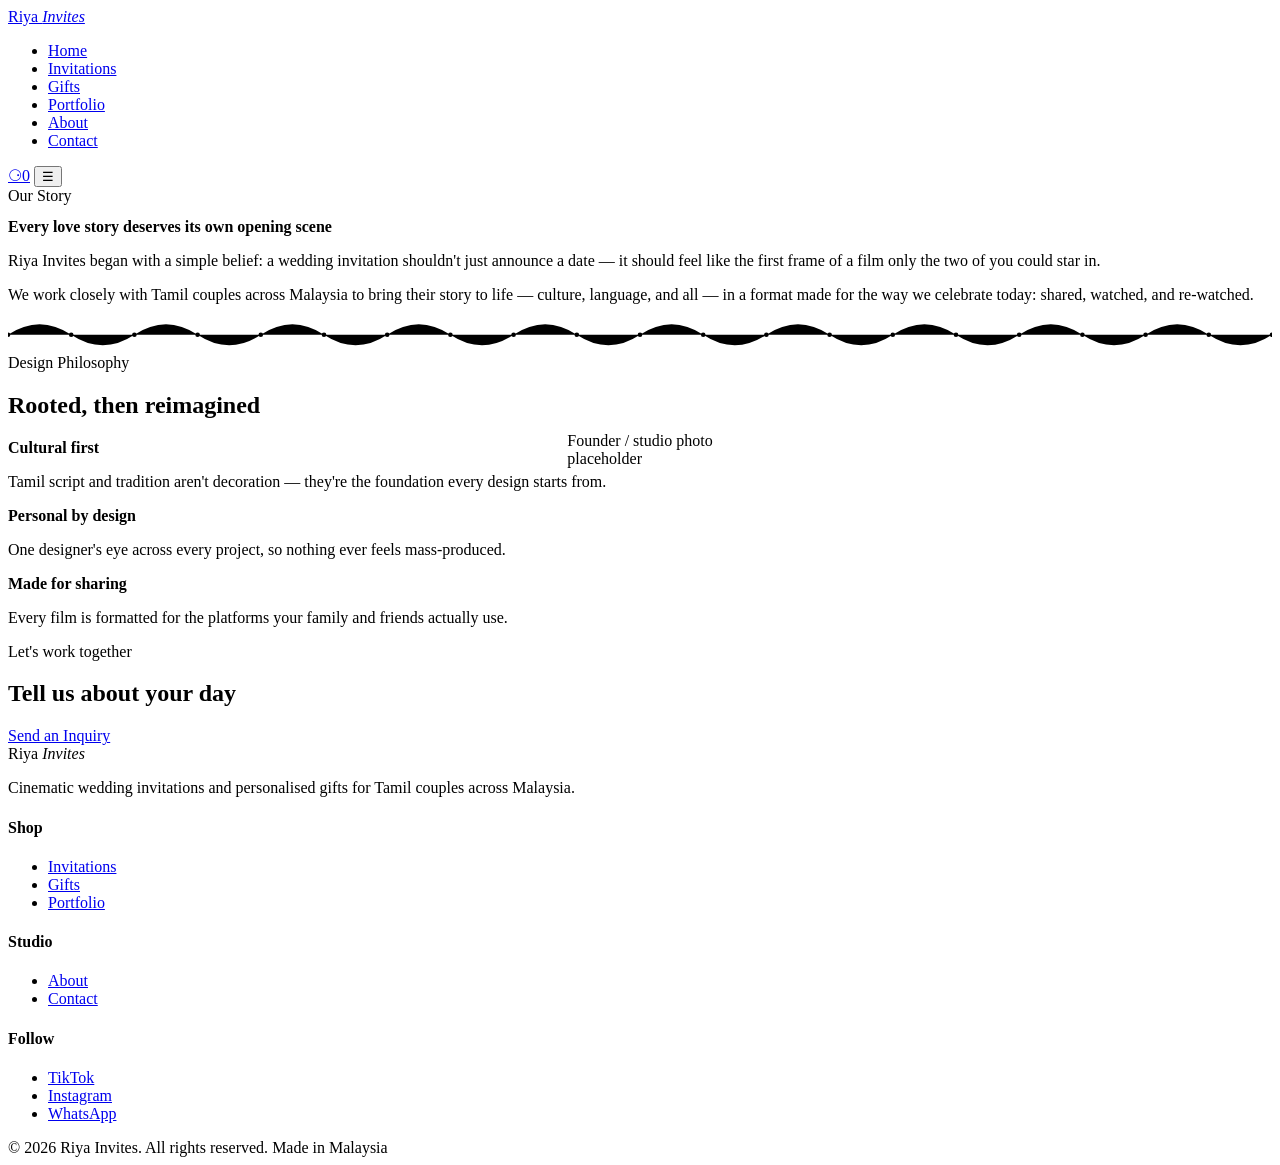
==== about.html @ 45cfd05f "Add files via upload" ====
<!DOCTYPE html>
<html lang="en">
<head>
<meta charset="UTF-8">
<meta name="viewport" content="width=device-width, initial-scale=1.0">
<title>About — Riya Invites</title>
<meta name="description" content="The story and design philosophy behind Riya Invites.">
<link rel="stylesheet" href="css/styles.css">
</head>
<body>

<header class="site-header">
  <nav class="nav wrap">
    <a href="index.html" class="logo">Riya <em>Invites</em></a>
    <ul class="nav-links" id="navLinks">
      <li><a href="index.html">Home</a></li>
      <li><a href="invitations.html">Invitations</a></li>
      <li><a href="gifts.html">Gifts</a></li>
      <li><a href="portfolio.html">Portfolio</a></li>
      <li><a href="about.html" aria-current="page">About</a></li>
      <li><a href="contact.html">Contact</a></li>
    </ul>
    <div class="nav-actions">
      <a href="cart.html" class="cart-icon" aria-label="Cart">&#9862;<span class="cart-count" id="cartCount">0</span></a>
      <button class="nav-toggle" id="navToggle" aria-label="Toggle menu" aria-expanded="false">&#9776;</button>
    </div>
  </nav>
</header>

<section>
  <div class="wrap split">
    <div>
      <span class="eyebrow">Our Story</span>
      <h1 class="mb-2" style="font-size: var(--step-5);">Every love story deserves its own opening scene</h1>
      <p class="lede mb-2">Riya Invites began with a simple belief: a wedding invitation shouldn't just announce a date — it should feel like the first frame of a film only the two of you could star in.</p>
      <p class="lede">We work closely with Tamil couples across Malaysia to bring their story to life — culture, language, and all — in a format made for the way we celebrate today: shared, watched, and re-watched.</p>
    </div>
    <div class="split-media relative">
      <p class="placeholder-label" style="position:absolute; inset:0; display:flex; align-items:center; justify-content:center; color: var(--ink-soft);">Founder / studio photo<br>placeholder</p>
    </div>
  </div>
</section>

<svg class="kolam-divider" viewBox="0 0 1200 28" preserveAspectRatio="none" aria-hidden="true"><use href="#kolam-strip-motif"/></svg>

<section class="section-ivory-soft">
  <div class="wrap">
    <div class="section-head center">
      <span class="eyebrow">Design Philosophy</span>
      <h2>Rooted, then reimagined</h2>
    </div>
    <div class="product-grid">
      <div class="product-card"><div class="product-body">
        <h3 style="font-size:var(--step-3);">Cultural first</h3>
        <p style="color:var(--ink-soft); font-size:var(--step-1);">Tamil script and tradition aren't decoration — they're the foundation every design starts from.</p>
      </div></div>
      <div class="product-card"><div class="product-body">
        <h3 style="font-size:var(--step-3);">Personal by design</h3>
        <p style="color:var(--ink-soft); font-size:var(--step-1);">One designer's eye across every project, so nothing ever feels mass-produced.</p>
      </div></div>
      <div class="product-card"><div class="product-body">
        <h3 style="font-size:var(--step-3);">Made for sharing</h3>
        <p style="color:var(--ink-soft); font-size:var(--step-1);">Every film is formatted for the platforms your family and friends actually use.</p>
      </div></div>
    </div>
  </div>
</section>

<section class="text-center">
  <div class="wrap">
    <span class="eyebrow">Let's work together</span>
    <h2 class="mb-2">Tell us about your day</h2>
    <a href="contact.html" class="btn btn-primary">Send an Inquiry</a>
  </div>
</section>

<footer class="site-footer">
  <div class="wrap">
    <div class="footer-grid">
      <div class="footer-brand">
        <span class="logo">Riya <em>Invites</em></span>
        <p>Cinematic wedding invitations and personalised gifts for Tamil couples across Malaysia.</p>
      </div>
      <div class="footer-col"><h4>Shop</h4><ul>
        <li><a href="invitations.html">Invitations</a></li>
        <li><a href="gifts.html">Gifts</a></li>
        <li><a href="portfolio.html">Portfolio</a></li>
      </ul></div>
      <div class="footer-col"><h4>Studio</h4><ul>
        <li><a href="about.html">About</a></li>
        <li><a href="contact.html">Contact</a></li>
      </ul></div>
      <div class="footer-col"><h4>Follow</h4><ul>
        <li><a href="#">TikTok</a></li>
        <li><a href="#">Instagram</a></li>
        <li><a href="#">WhatsApp</a></li>
      </ul></div>
    </div>
    <div class="footer-bottom">
      <span>&copy; 2026 Riya Invites. All rights reserved.</span>
      <span>Made in Malaysia</span>
    </div>
  </div>
</footer>

<svg width="0" height="0" style="position:absolute" aria-hidden="true">
  <defs>
    <g id="kolam-strip-motif">
      <path d="M0 14 Q30 -6 60 14 T120 14 T180 14 T240 14 T300 14 T360 14 T420 14 T480 14 T540 14 T600 14 T660 14 T720 14 T780 14 T840 14 T900 14 T960 14 T1020 14 T1080 14 T1140 14 T1200 14" />
      <circle cx="0" cy="14" r="2.2"/><circle cx="60" cy="14" r="2.2"/><circle cx="120" cy="14" r="2.2"/>
      <circle cx="180" cy="14" r="2.2"/><circle cx="240" cy="14" r="2.2"/><circle cx="300" cy="14" r="2.2"/>
      <circle cx="360" cy="14" r="2.2"/><circle cx="420" cy="14" r="2.2"/><circle cx="480" cy="14" r="2.2"/>
      <circle cx="540" cy="14" r="2.2"/><circle cx="600" cy="14" r="2.2"/><circle cx="660" cy="14" r="2.2"/>
      <circle cx="720" cy="14" r="2.2"/><circle cx="780" cy="14" r="2.2"/><circle cx="840" cy="14" r="2.2"/>
      <circle cx="900" cy="14" r="2.2"/><circle cx="960" cy="14" r="2.2"/><circle cx="1020" cy="14" r="2.2"/>
      <circle cx="1080" cy="14" r="2.2"/><circle cx="1140" cy="14" r="2.2"/><circle cx="1200" cy="14" r="2.2"/>
    </g>
  </defs>
</svg>

<script src="js/main.js"></script>
</body>
</html>
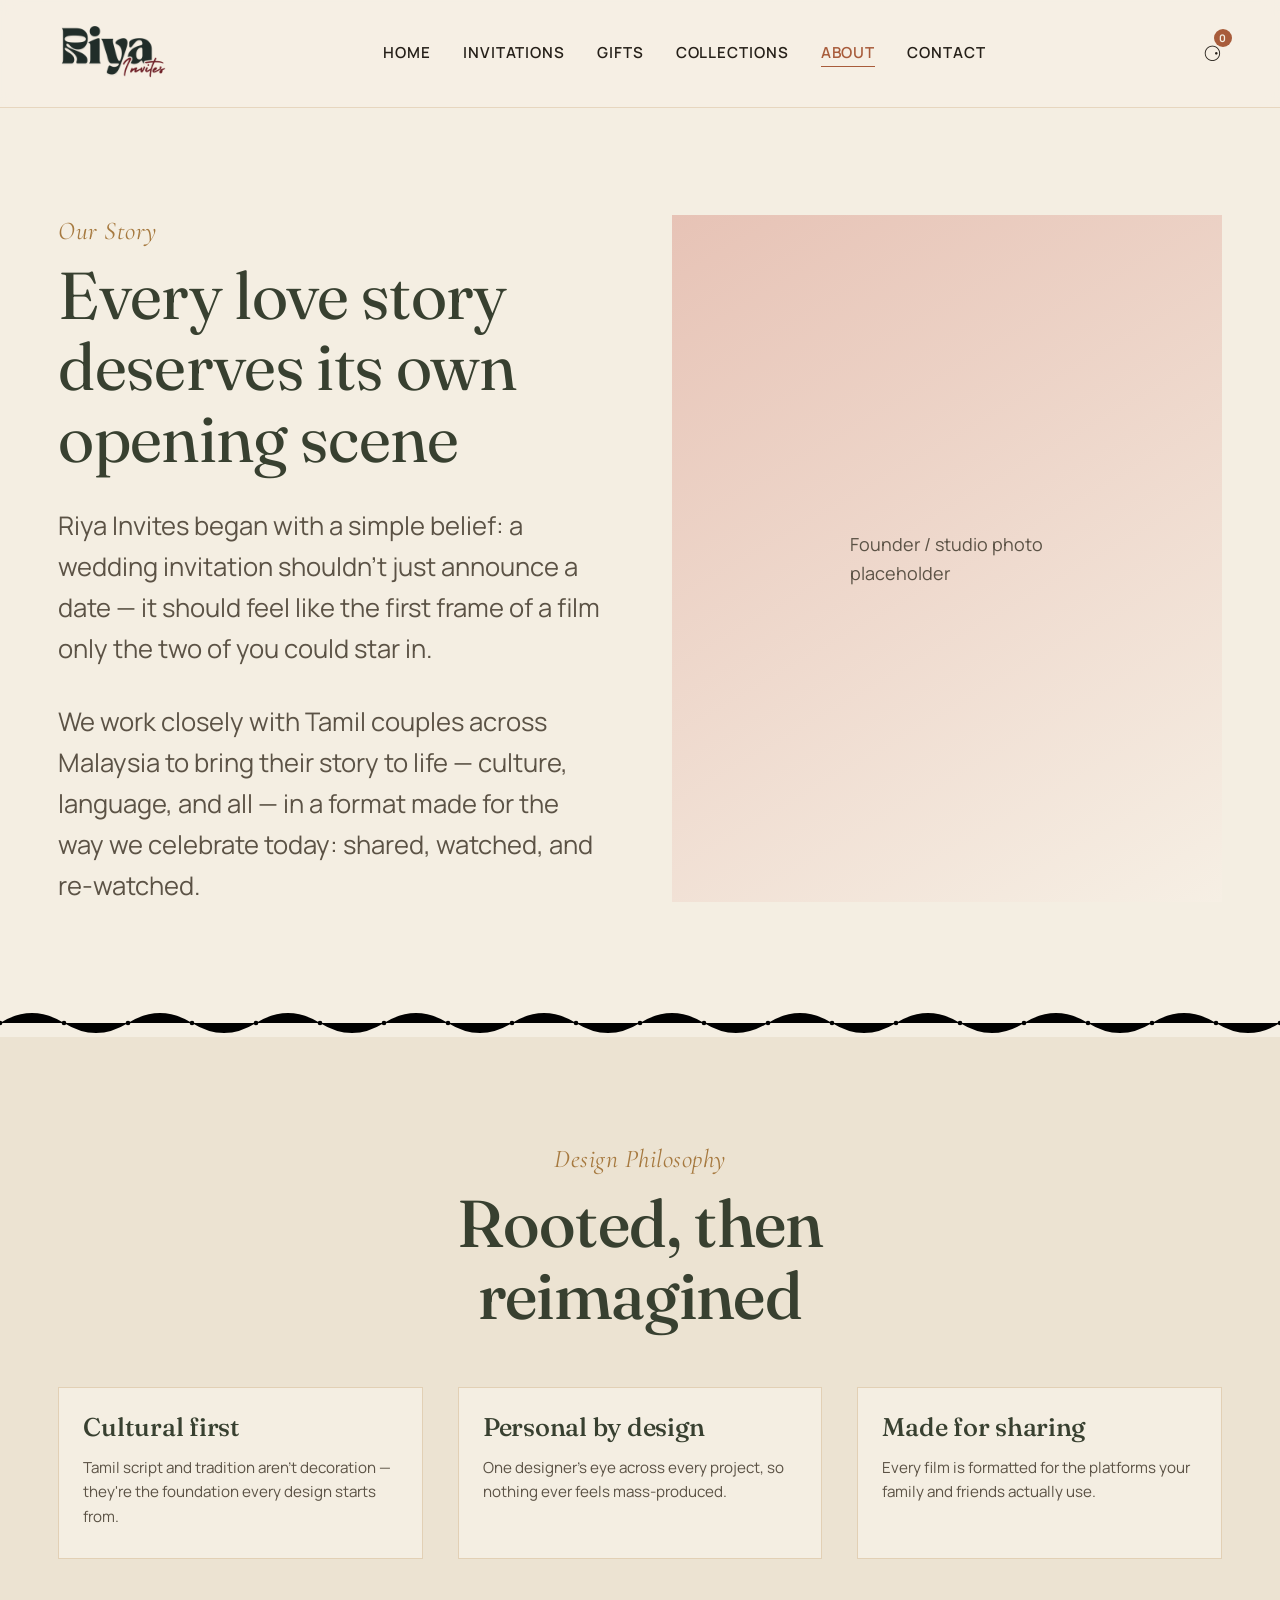
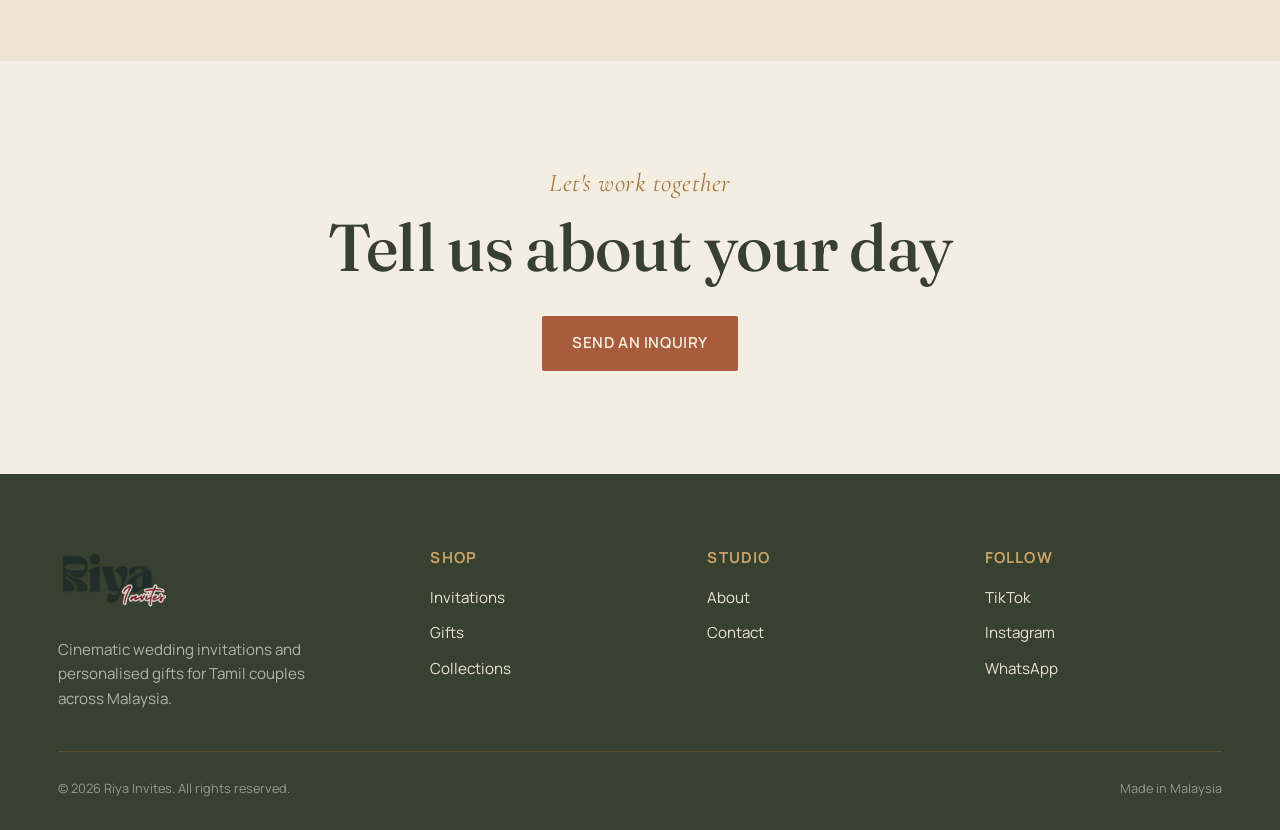
==== commit 6ef4eed6: "Add files via upload" ====
--- a/about.html
+++ b/about.html
@@ -16,7 +16,7 @@
       <li><a href="index.html">Home</a></li>
       <li><a href="invitations.html">Invitations</a></li>
       <li><a href="gifts.html">Gifts</a></li>
-      <li><a href="portfolio.html">Portfolio</a></li>
+      <li><a href="portfolio.html">Collections</a></li>
       <li><a href="about.html" aria-current="page">About</a></li>
       <li><a href="contact.html">Contact</a></li>
     </ul>
@@ -84,7 +84,7 @@
       <div class="footer-col"><h4>Shop</h4><ul>
         <li><a href="invitations.html">Invitations</a></li>
         <li><a href="gifts.html">Gifts</a></li>
-        <li><a href="portfolio.html">Portfolio</a></li>
+        <li><a href="portfolio.html">Collections</a></li>
       </ul></div>
       <div class="footer-col"><h4>Studio</h4><ul>
         <li><a href="about.html">About</a></li>
--- a/css/styles.css
+++ b/css/styles.css
@@ -0,0 +1,673 @@
+/* ==========================================================================
+   RIYA INVITES — Design System
+   Palette: deep emerald / ivory / antique gold / deep maroon / blush
+   Type: Fraunces (display) + Manrope (body) + Cormorant Garamond italic (accent)
+   Signature motif: kolam (Tamil threshold line-art) dividers & ornaments
+   ========================================================================== */
+
+@import url('https://fonts.googleapis.com/css2?family=Fraunces:ital,opsz,wght@0,9..144,300;0,9..144,400;0,9..144,500;0,9..144,600;1,9..144,400;1,9..144,500&family=Manrope:wght@400;500;600;700&family=Cormorant+Garamond:ital@1&display=swap');
+
+:root {
+  /* Color — warm sage green, cream, and clay terracotta */
+  --emerald: #5F6B52;
+  --emerald-deep: #384030;
+  --ivory: #F4EEE2;
+  --ivory-soft: #ECE3D2;
+  --gold: #A6793F;
+  --gold-light: #C9A268;
+  --maroon: #A85C3B;
+  --blush: #DCC7AE;
+  --ink: #262019;
+  --ink-soft: #5B5245;
+  --header-bg: #F6EFE4;
+  --header-ink: #12211C;
+
+  /* Type */
+  --font-display: 'Fraunces', serif;
+  --font-body: 'Manrope', sans-serif;
+  --font-accent: 'Cormorant Garamond', serif;
+
+  /* Scale */
+  --step-1: clamp(0.85rem, 0.8rem + 0.2vw, 0.95rem);
+  --step-2: clamp(1rem, 0.95rem + 0.25vw, 1.125rem);
+  --step-3: clamp(1.3rem, 1.15rem + 0.6vw, 1.6rem);
+  --step-4: clamp(1.9rem, 1.5rem + 1.5vw, 2.6rem);
+  --step-5: clamp(2.6rem, 1.9rem + 2.8vw, 4.2rem);
+  --step-6: clamp(3.4rem, 2.4rem + 4vw, 5.8rem);
+
+  --container: 1240px;
+  --gutter: clamp(1.25rem, 3vw, 3.5rem);
+  --radius: 2px;
+}
+
+* { box-sizing: border-box; margin: 0; padding: 0; }
+
+html { scroll-behavior: smooth; }
+
+body {
+  font-family: var(--font-body);
+  background: var(--ivory);
+  color: var(--ink);
+  line-height: 1.6;
+  font-size: var(--step-2);
+  -webkit-font-smoothing: antialiased;
+}
+
+img { max-width: 100%; display: block; }
+a { color: inherit; text-decoration: none; }
+ul { list-style: none; }
+button { font-family: inherit; cursor: pointer; }
+
+:focus-visible {
+  outline: 2px solid var(--gold);
+  outline-offset: 3px;
+}
+
+@media (prefers-reduced-motion: reduce) {
+  *, *::before, *::after {
+    animation-duration: 0.01ms !important;
+    animation-iteration-count: 1 !important;
+    transition-duration: 0.01ms !important;
+    scroll-behavior: auto !important;
+  }
+}
+
+.wrap {
+  max-width: var(--container);
+  margin-inline: auto;
+  padding-inline: var(--gutter);
+}
+
+.eyebrow {
+  font-family: var(--font-accent);
+  font-style: italic;
+  font-size: var(--step-3);
+  color: var(--gold);
+  letter-spacing: 0.02em;
+  margin-bottom: 0.5rem;
+  display: block;
+}
+
+h1, h2, h3, .display {
+  font-family: var(--font-display);
+  font-weight: 500;
+  line-height: 1.08;
+  letter-spacing: -0.01em;
+  color: var(--emerald-deep);
+}
+
+h1 { font-size: var(--step-6); font-weight: 400; }
+h2 { font-size: var(--step-5); }
+h3 { font-size: var(--step-4); font-weight: 500; }
+
+.lede {
+  font-size: var(--step-3);
+  font-weight: 400;
+  color: var(--ink-soft);
+  max-width: 42ch;
+}
+
+.on-dark { color: var(--ivory); }
+.on-dark .lede { color: var(--ivory-soft); }
+.on-dark .eyebrow { color: var(--gold-light); }
+
+/* ---- Buttons ---- */
+.btn {
+  display: inline-flex;
+  align-items: center;
+  gap: 0.6em;
+  font-family: var(--font-body);
+  font-weight: 600;
+  font-size: var(--step-1);
+  letter-spacing: 0.04em;
+  text-transform: uppercase;
+  padding: 0.95em 1.9em;
+  border: 1px solid transparent;
+  border-radius: var(--radius);
+  transition: transform 0.35s cubic-bezier(.2,.7,.3,1), background 0.3s ease, color 0.3s ease, border-color 0.3s ease;
+}
+.btn-primary {
+  background: var(--maroon);
+  color: var(--ivory);
+}
+.btn-primary:hover { background: #83262E; transform: translateY(-2px); }
+
+.btn-outline {
+  background: transparent;
+  border-color: currentColor;
+  color: var(--emerald-deep);
+}
+.btn-outline:hover { background: var(--emerald-deep); color: var(--ivory); transform: translateY(-2px); }
+
+.on-dark .btn-outline { color: var(--ivory); }
+.on-dark .btn-outline:hover { background: var(--ivory); color: var(--emerald-deep); }
+
+.btn-ghost {
+  background: transparent;
+  color: var(--gold);
+  padding: 0.4em 0;
+  border-bottom: 1px solid var(--gold);
+  border-radius: 0;
+  text-transform: none;
+  letter-spacing: 0.02em;
+  font-weight: 600;
+}
+.btn-ghost:hover { color: var(--maroon); border-color: var(--maroon); }
+
+/* ---- Kolam motif (signature element) ----
+   A repeating dot-and-loop line pattern inspired by Tamil threshold art,
+   used as dividers, corner ornaments, and section framing. */
+.kolam-divider {
+  width: 100%;
+  height: 28px;
+  display: block;
+  margin-block: 0;
+}
+.kolam-divider path { fill: none; stroke: var(--gold); stroke-width: 1.1; }
+.kolam-divider circle { fill: var(--gold); }
+
+.kolam-corner {
+  position: absolute;
+  width: clamp(64px, 8vw, 110px);
+  height: clamp(64px, 8vw, 110px);
+  opacity: 0.85;
+}
+.kolam-corner path { fill: none; stroke: var(--gold); stroke-width: 1; }
+.kolam-corner circle { fill: var(--gold); }
+
+/* ---- Organic dappled shadow texture (signature background treatment) ---- */
+.dappled-shadow { position: relative; }
+.dappled-shadow::before {
+  content: '';
+  position: absolute; inset: 0;
+  background-image:
+    radial-gradient(ellipse 340px 220px at 12% 18%, rgba(0,0,0,0.16), transparent 60%),
+    radial-gradient(ellipse 260px 380px at 85% 30%, rgba(0,0,0,0.14), transparent 55%),
+    radial-gradient(ellipse 300px 200px at 60% 85%, rgba(0,0,0,0.12), transparent 60%);
+  pointer-events: none;
+  mix-blend-mode: multiply;
+  z-index: 1;
+}
+.site-header {
+  position: sticky;
+  top: 0;
+  z-index: 50;
+  background: rgba(246, 239, 228, 0.92);
+  backdrop-filter: blur(8px);
+  border-bottom: 1px solid rgba(182,138,78,0.25);
+}
+.nav {
+  display: flex;
+  align-items: center;
+  justify-content: space-between;
+  padding-block: 1.1rem;
+}
+.logo {
+  font-family: var(--font-display);
+  font-size: var(--step-3);
+  font-weight: 500;
+  color: var(--emerald-deep);
+  letter-spacing: 0.01em;
+}
+.logo em { font-style: italic; color: var(--maroon); font-weight: 400; }
+
+.nav-links {
+  display: flex;
+  gap: clamp(1.2rem, 2.5vw, 2.4rem);
+  font-size: var(--step-1);
+  letter-spacing: 0.06em;
+  text-transform: uppercase;
+  font-weight: 600;
+}
+.nav-links a {
+  position: relative;
+  padding-bottom: 4px;
+}
+.nav-links a::after {
+  content: '';
+  position: absolute;
+  left: 0; bottom: 0;
+  width: 0; height: 1px;
+  background: var(--maroon);
+  transition: width 0.3s ease;
+}
+.nav-links a:hover::after,
+.nav-links a[aria-current="page"]::after { width: 100%; }
+.nav-links a[aria-current="page"] { color: var(--maroon); }
+
+.nav-actions { display: flex; align-items: center; gap: 1.2rem; }
+.cart-icon { position: relative; font-size: 1.3rem; }
+.cart-count {
+  position: absolute;
+  top: -8px; right: -10px;
+  background: var(--maroon);
+  color: var(--ivory);
+  font-size: 0.65rem;
+  font-weight: 700;
+  width: 18px; height: 18px;
+  border-radius: 50%;
+  display: flex; align-items: center; justify-content: center;
+}
+.nav-toggle { display: none; background: none; border: none; font-size: 1.6rem; color: var(--emerald-deep); }
+
+@media (max-width: 860px) {
+  .nav-links { position: fixed; inset: 72px 0 0 0; background: var(--ivory); flex-direction: column; align-items: flex-start; padding: 2rem var(--gutter); gap: 1.5rem; font-size: var(--step-3); text-transform: none; font-family: var(--font-display); font-weight: 500; letter-spacing: 0; transform: translateX(100%); transition: transform 0.4s ease; }
+  .nav-links.open { transform: translateX(0); }
+  .nav-toggle { display: block; }
+}
+
+/* ---- Hero ---- */
+.hero {
+  position: relative;
+  background: var(--emerald);
+  color: var(--ivory);
+  overflow: hidden;
+  padding-block: clamp(4rem, 9vw, 7.5rem) clamp(3rem, 7vw, 5rem);
+}
+.hero::before {
+  content: '';
+  position: absolute; inset: 0;
+  background-image: radial-gradient(circle at 15% 20%, rgba(166,121,63,0.12), transparent 45%),
+                     radial-gradient(circle at 85% 80%, rgba(168,92,59,0.18), transparent 50%);
+  pointer-events: none;
+}
+
+/* ---- Homepage hero: full-bleed background slideshow with overlaid text ---- */
+.hero-slideshow {
+  position: relative;
+  min-height: min(88vh, 720px);
+  display: flex;
+  align-items: center;
+  padding-block: clamp(3rem, 7vw, 5rem);
+  color: var(--ivory);
+  overflow: hidden;
+}
+.hero-slides { position: absolute; inset: 0; z-index: 0; background: var(--emerald-deep); }
+.hero-slide {
+  position: absolute; inset: 0;
+  background-size: cover;
+  background-position: center;
+  opacity: 0;
+  transition: opacity 1.4s ease;
+}
+.hero-slide.active { opacity: 1; }
+.hero-slide-placeholder {
+  position: absolute; inset: 0;
+  display: flex; align-items: center; justify-content: center;
+  background: linear-gradient(150deg, #4A5440, #384030 70%);
+}
+.hero-slide-placeholder p {
+  font-family: var(--font-accent);
+  font-style: italic;
+  color: var(--gold-light);
+  font-size: var(--step-2);
+  text-align: center;
+  padding: 1.5rem 2rem;
+  border: 1px dashed rgba(215,182,133,0.4);
+}
+.hero-overlay {
+  position: absolute; inset: 0; z-index: 1;
+  background: linear-gradient(180deg, rgba(38,32,25,0.35), rgba(38,32,25,0.72));
+}
+.hero-content { position: relative; z-index: 2; max-width: 620px; }
+.hero-content .eyebrow { margin-bottom: 1rem; }
+.hero-content h1 { margin-bottom: 1.4rem; }
+.hero-content .lede { margin-bottom: 2.2rem; }
+.hero-actions { display: flex; gap: 1rem; flex-wrap: wrap; }
+
+/* ---- Simple sub-page hero band (Invitations/Gifts/Portfolio/About/Contact) ---- */
+.hero-grid {
+  display: grid;
+  grid-template-columns: 1.1fr 0.9fr;
+  gap: clamp(2rem, 5vw, 4rem);
+  align-items: center;
+  position: relative;
+}
+@media (max-width: 900px) {
+  .hero-grid { grid-template-columns: 1fr; }
+}
+.hero-copy .eyebrow { margin-bottom: 1rem; }
+.hero-copy h1 { margin-bottom: 1.4rem; }
+.hero-copy .lede { margin-bottom: 2.2rem; }
+
+/* ---- Small circular icon placeholders (Why Riya Invites section) ---- */
+.icon-circle-placeholder {
+  width: 60px; height: 60px;
+  border-radius: 50%;
+  background: var(--ivory);
+  border: 1px solid var(--gold);
+  display: flex; align-items: center; justify-content: center;
+  color: var(--gold);
+  font-family: var(--font-accent);
+  font-style: italic;
+  font-size: 0.7rem;
+  margin-bottom: 1.1rem;
+}
+
+/* ---- Section scaffolding ---- */
+section { padding-block: clamp(3.5rem, 8vw, 6.5rem); }
+.section-head { max-width: 640px; margin-bottom: clamp(2rem, 5vw, 3.5rem); }
+.section-head.center { margin-inline: auto; text-align: center; }
+
+
+.section-dark { background: var(--emerald-deep); }
+.section-ivory-soft { background: var(--ivory-soft); }
+
+/* ---- Product grid ---- */
+.product-grid {
+  display: grid;
+  grid-template-columns: repeat(3, 1fr);
+  gap: clamp(1.5rem, 3vw, 2.2rem);
+}
+@media (max-width: 900px) { .product-grid { grid-template-columns: 1fr; } }
+
+.product-card {
+  background: var(--ivory);
+  border: 1px solid rgba(182,138,78,0.3);
+  display: flex;
+  flex-direction: column;
+  transition: transform 0.35s ease, box-shadow 0.35s ease;
+}
+.product-card:hover { transform: translateY(-6px); box-shadow: 0 24px 48px -24px rgba(18,33,28,0.35); }
+.product-card.featured { border-color: var(--maroon); }
+
+.product-media {
+  aspect-ratio: 3/4;
+  background: linear-gradient(150deg, #1E4238, #16302A);
+  position: relative;
+  display: flex; align-items: center; justify-content: center;
+}
+.product-media .placeholder-label {
+  color: rgba(246,239,228,0.55);
+  font-family: var(--font-accent);
+  font-style: italic;
+  font-size: var(--step-2);
+}
+.product-tag {
+  position: absolute; top: 14px; left: 14px;
+  background: var(--maroon);
+  color: var(--ivory);
+  font-size: 0.7rem;
+  font-weight: 700;
+  letter-spacing: 0.08em;
+  text-transform: uppercase;
+  padding: 0.4em 0.8em;
+  z-index: 2;
+}
+
+.product-body { padding: 1.6rem 1.5rem 1.8rem; display: flex; flex-direction: column; gap: 0.9rem; flex: 1; }
+.product-body h3 { font-size: var(--step-3); }
+.product-price { font-family: var(--font-display); font-size: var(--step-3); color: var(--maroon); }
+.product-price .was { font-size: 0.6em; text-decoration: line-through; color: var(--ink-soft); font-family: var(--font-body); margin-right: 0.5em; }
+.product-list { display: flex; flex-direction: column; gap: 0.5rem; font-size: var(--step-1); color: var(--ink-soft); margin-block: 0.4rem; }
+.product-list li { padding-left: 1.2em; position: relative; }
+.product-list li::before { content: '—'; position: absolute; left: 0; color: var(--gold); }
+.product-foot { margin-top: auto; display: flex; align-items: center; justify-content: space-between; gap: 1rem; }
+
+/* ---- Testimonials / gallery placeholders ---- */
+.gallery-grid {
+  display: grid;
+  grid-template-columns: repeat(4, 1fr);
+  gap: 1rem;
+}
+@media (max-width: 900px) { .gallery-grid { grid-template-columns: repeat(2, 1fr); } }
+.gallery-item {
+  aspect-ratio: 1;
+  background: linear-gradient(160deg, #E7C3B6, #B68A4E);
+  display: flex; align-items: center; justify-content: center;
+  color: var(--emerald-deep);
+  font-family: var(--font-accent);
+  font-style: italic;
+  text-align: center;
+  padding: 1rem;
+}
+.gallery-item:nth-child(3n+2) { background: linear-gradient(160deg, #16302A, #0E211C); color: var(--ivory-soft); }
+.gallery-item:nth-child(3n) { background: linear-gradient(160deg, #6E1F26, #4A1519); color: var(--ivory-soft); }
+
+.quote-grid {
+  display: grid;
+  grid-template-columns: repeat(3, 1fr);
+  gap: 2rem;
+}
+@media (max-width: 900px) { .quote-grid { grid-template-columns: 1fr; } }
+.quote-card {
+  background: var(--ivory);
+  border-left: 2px solid var(--gold);
+  padding: 1.6rem 1.8rem;
+}
+.quote-card p.quote-text { font-family: var(--font-accent); font-style: italic; font-size: var(--step-3); color: var(--emerald-deep); margin-bottom: 1rem; }
+.quote-attr { font-size: var(--step-1); color: var(--ink-soft); font-weight: 600; }
+
+/* ---- Split feature ---- */
+.split {
+  display: grid;
+  grid-template-columns: 1fr 1fr;
+  gap: clamp(2rem, 5vw, 5rem);
+  align-items: center;
+}
+@media (max-width: 900px) { .split { grid-template-columns: 1fr; } }
+.split-media {
+  aspect-ratio: 4/5;
+  background: linear-gradient(150deg, #E7C3B6, #F6EFE4);
+  position: relative;
+}
+
+/* ---- Form ---- */
+.form-card {
+  background: var(--ivory);
+  border: 1px solid rgba(182,138,78,0.3);
+  padding: clamp(1.6rem, 4vw, 3rem);
+}
+.form-row { display: grid; grid-template-columns: 1fr 1fr; gap: 1.2rem; }
+@media (max-width: 640px) { .form-row { grid-template-columns: 1fr; } }
+.field { margin-bottom: 1.2rem; display: flex; flex-direction: column; gap: 0.5rem; }
+.field label { font-size: var(--step-1); font-weight: 600; letter-spacing: 0.02em; color: var(--ink-soft); }
+.field input, .field textarea, .field select {
+  font-family: var(--font-body);
+  font-size: var(--step-2);
+  padding: 0.85em 1em;
+  border: 1px solid rgba(18,33,28,0.2);
+  background: #fff;
+  border-radius: var(--radius);
+  color: var(--ink);
+}
+.field input:focus, .field textarea:focus, .field select:focus { border-color: var(--gold); }
+.field textarea { resize: vertical; min-height: 120px; }
+
+/* ---- Footer ---- */
+.site-footer {
+  background: var(--emerald-deep);
+  color: var(--ivory-soft);
+  padding-block: clamp(3rem, 6vw, 4.5rem) 2rem;
+}
+.footer-grid {
+  display: grid;
+  grid-template-columns: 1.4fr 1fr 1fr 1fr;
+  gap: 2.5rem;
+  padding-bottom: 2.5rem;
+  border-bottom: 1px solid rgba(182,138,78,0.25);
+}
+@media (max-width: 760px) { .footer-grid { grid-template-columns: 1fr 1fr; } }
+.footer-brand .logo { color: var(--ivory); margin-bottom: 0.8rem; display: inline-block; }
+.footer-brand p { color: rgba(246,239,228,0.65); font-size: var(--step-1); max-width: 32ch; }
+.footer-col h4 { font-family: var(--font-body); font-size: var(--step-1); text-transform: uppercase; letter-spacing: 0.08em; color: var(--gold-light); margin-bottom: 1rem; }
+.footer-col ul { display: flex; flex-direction: column; gap: 0.7rem; font-size: var(--step-1); }
+.footer-col a:hover { color: var(--gold-light); }
+.footer-bottom { display: flex; justify-content: space-between; align-items: center; padding-top: 1.6rem; font-size: 0.8rem; color: rgba(246,239,228,0.5); flex-wrap: wrap; gap: 1rem; }
+
+/* ---- Gift product grid (dynamic, CMS-driven) ---- */
+.gift-product-card {
+  background: var(--ivory);
+  border: 1px solid rgba(166,121,63,0.3);
+  display: flex;
+  flex-direction: column;
+  transition: transform 0.35s ease, box-shadow 0.35s ease;
+}
+.gift-product-card:hover { transform: translateY(-6px); box-shadow: 0 24px 48px -24px rgba(38,32,25,0.35); }
+.gift-product-media {
+  aspect-ratio: 1;
+  background: linear-gradient(150deg, #4A5440, #384030);
+  display: flex; align-items: center; justify-content: center;
+  background-size: cover;
+  background-position: center;
+}
+.gift-product-media .placeholder-label {
+  color: rgba(246,239,228,0.55);
+  font-family: var(--font-accent);
+  font-style: italic;
+  font-size: var(--step-1);
+  text-align: center;
+  padding: 1rem;
+}
+.gift-product-body { padding: 1.3rem 1.3rem 1.5rem; display: flex; flex-direction: column; gap: 0.6rem; flex: 1; }
+.gift-product-body h3 { font-size: var(--step-3); }
+.gift-product-body .price { font-family: var(--font-display); color: var(--maroon); font-size: var(--step-2); }
+.gift-product-body .btn { margin-top: auto; }
+
+/* ---- Product detail page ---- */
+.product-detail-grid {
+  display: grid;
+  grid-template-columns: 1fr 1fr;
+  gap: clamp(2rem, 5vw, 4rem);
+  align-items: start;
+}
+@media (max-width: 900px) { .product-detail-grid { grid-template-columns: 1fr; } }
+.product-detail-media {
+  aspect-ratio: 1;
+  background: linear-gradient(150deg, #4A5440, #384030);
+  display: flex; align-items: center; justify-content: center;
+  background-size: cover;
+  background-position: center;
+}
+.product-detail-media .placeholder-label {
+  color: rgba(246,239,228,0.55);
+  font-family: var(--font-accent);
+  font-style: italic;
+  font-size: var(--step-2);
+  text-align: center;
+  padding: 2rem;
+}
+.product-detail-price { font-family: var(--font-display); font-size: var(--step-4); color: var(--maroon); margin-block: 0.6rem 1.2rem; }
+.product-detail-desc { color: var(--ink-soft); line-height: 1.8; margin-bottom: 1.6rem; white-space: pre-line; }
+.qty-row { display: flex; align-items: center; gap: 1rem; margin-bottom: 1.6rem; }
+.qty-row label { font-size: var(--step-1); font-weight: 600; color: var(--ink-soft); text-transform: uppercase; letter-spacing: 0.04em; }
+.qty-row select {
+  font-family: var(--font-body);
+  font-size: var(--step-2);
+  padding: 0.6em 1em;
+  border: 1px solid rgba(38,32,25,0.2);
+  background: #fff;
+  border-radius: var(--radius);
+}
+
+
+.mt-1 { margin-top: 1rem; } .mt-2 { margin-top: 2rem; } .mt-3 { margin-top: 3rem; }
+.mb-1 { margin-bottom: 1rem; } .mb-2 { margin-bottom: 2rem; } .mb-3 { margin-bottom: 3rem; }
+.text-center { text-align: center; }
+.relative { position: relative; }
+.badge {
+  display: inline-block;
+  font-size: 0.7rem;
+  font-weight: 700;
+  letter-spacing: 0.08em;
+  text-transform: uppercase;
+  color: var(--gold);
+  border: 1px solid var(--gold);
+  padding: 0.35em 0.8em;
+}
+
+/* ---- Placeholder content marker ---- */
+.ph-note {
+  position: absolute;
+  bottom: 10px; right: 10px;
+  font-size: 0.65rem;
+  letter-spacing: 0.05em;
+  text-transform: uppercase;
+  background: rgba(0,0,0,0.35);
+  color: #fff;
+  padding: 0.3em 0.6em;
+  border-radius: 2px;
+}
+
+/* ---- Portfolio tabs ---- */
+.portfolio-tabs {
+  display: flex;
+  gap: 0.75rem;
+  flex-wrap: wrap;
+  margin-bottom: 2.5rem;
+  border-bottom: 1px solid rgba(182,138,78,0.3);
+}
+.portfolio-tab-btn {
+  background: transparent;
+  border: none;
+  padding: 0.9em 1.4em;
+  font-family: var(--font-body);
+  font-weight: 600;
+  font-size: var(--step-1);
+  letter-spacing: 0.04em;
+  text-transform: uppercase;
+  color: var(--ink-soft);
+  border-bottom: 2px solid transparent;
+  margin-bottom: -1px;
+  transition: color 0.3s ease, border-color 0.3s ease;
+}
+.portfolio-tab-btn:hover { color: var(--emerald-deep); }
+.portfolio-tab-btn.active { color: var(--maroon); border-bottom-color: var(--maroon); }
+
+.portfolio-tab-panel { display: none; }
+.portfolio-tab-panel.active { display: block; }
+
+.portfolio-item-card {
+  position: relative;
+  aspect-ratio: 3/4;
+  background: linear-gradient(160deg, #1E4238, #16302A);
+  display: flex;
+  flex-direction: column;
+  justify-content: flex-end;
+  overflow: hidden;
+}
+.portfolio-item-card .placeholder-label {
+  position: absolute; inset: 0;
+  display: flex; align-items: center; justify-content: center;
+  color: rgba(246,239,228,0.55);
+  font-family: var(--font-accent);
+  font-style: italic;
+  font-size: var(--step-2);
+  text-align: center;
+  padding: 1rem;
+}
+.portfolio-item-foot {
+  position: relative;
+  z-index: 2;
+  background: rgba(14,33,28,0.85);
+  padding: 0.9rem 1rem;
+  display: flex;
+  align-items: center;
+  justify-content: space-between;
+  gap: 0.6rem;
+}
+.portfolio-item-foot .price { color: var(--gold-light); font-family: var(--font-display); font-size: var(--step-2); }
+.portfolio-item-foot .btn { padding: 0.6em 1em; font-size: 0.7rem; }
+
+/* ---- Comparison table ---- */
+.compare-table-wrap { overflow-x: auto; }
+.compare-table {
+  width: 100%;
+  border-collapse: collapse;
+  min-width: 480px;
+}
+.compare-table th, .compare-table td {
+  text-align: left;
+  padding: 1em 1.2em;
+  border-bottom: 1px solid rgba(182,138,78,0.25);
+  font-size: var(--step-1);
+}
+.compare-table th {
+  font-family: var(--font-body);
+  text-transform: uppercase;
+  letter-spacing: 0.06em;
+  font-size: 0.75rem;
+  color: var(--gold);
+  border-bottom: 2px solid var(--gold);
+}
+.compare-table td:first-child { font-family: var(--font-display); font-size: var(--step-2); color: var(--emerald-deep); }
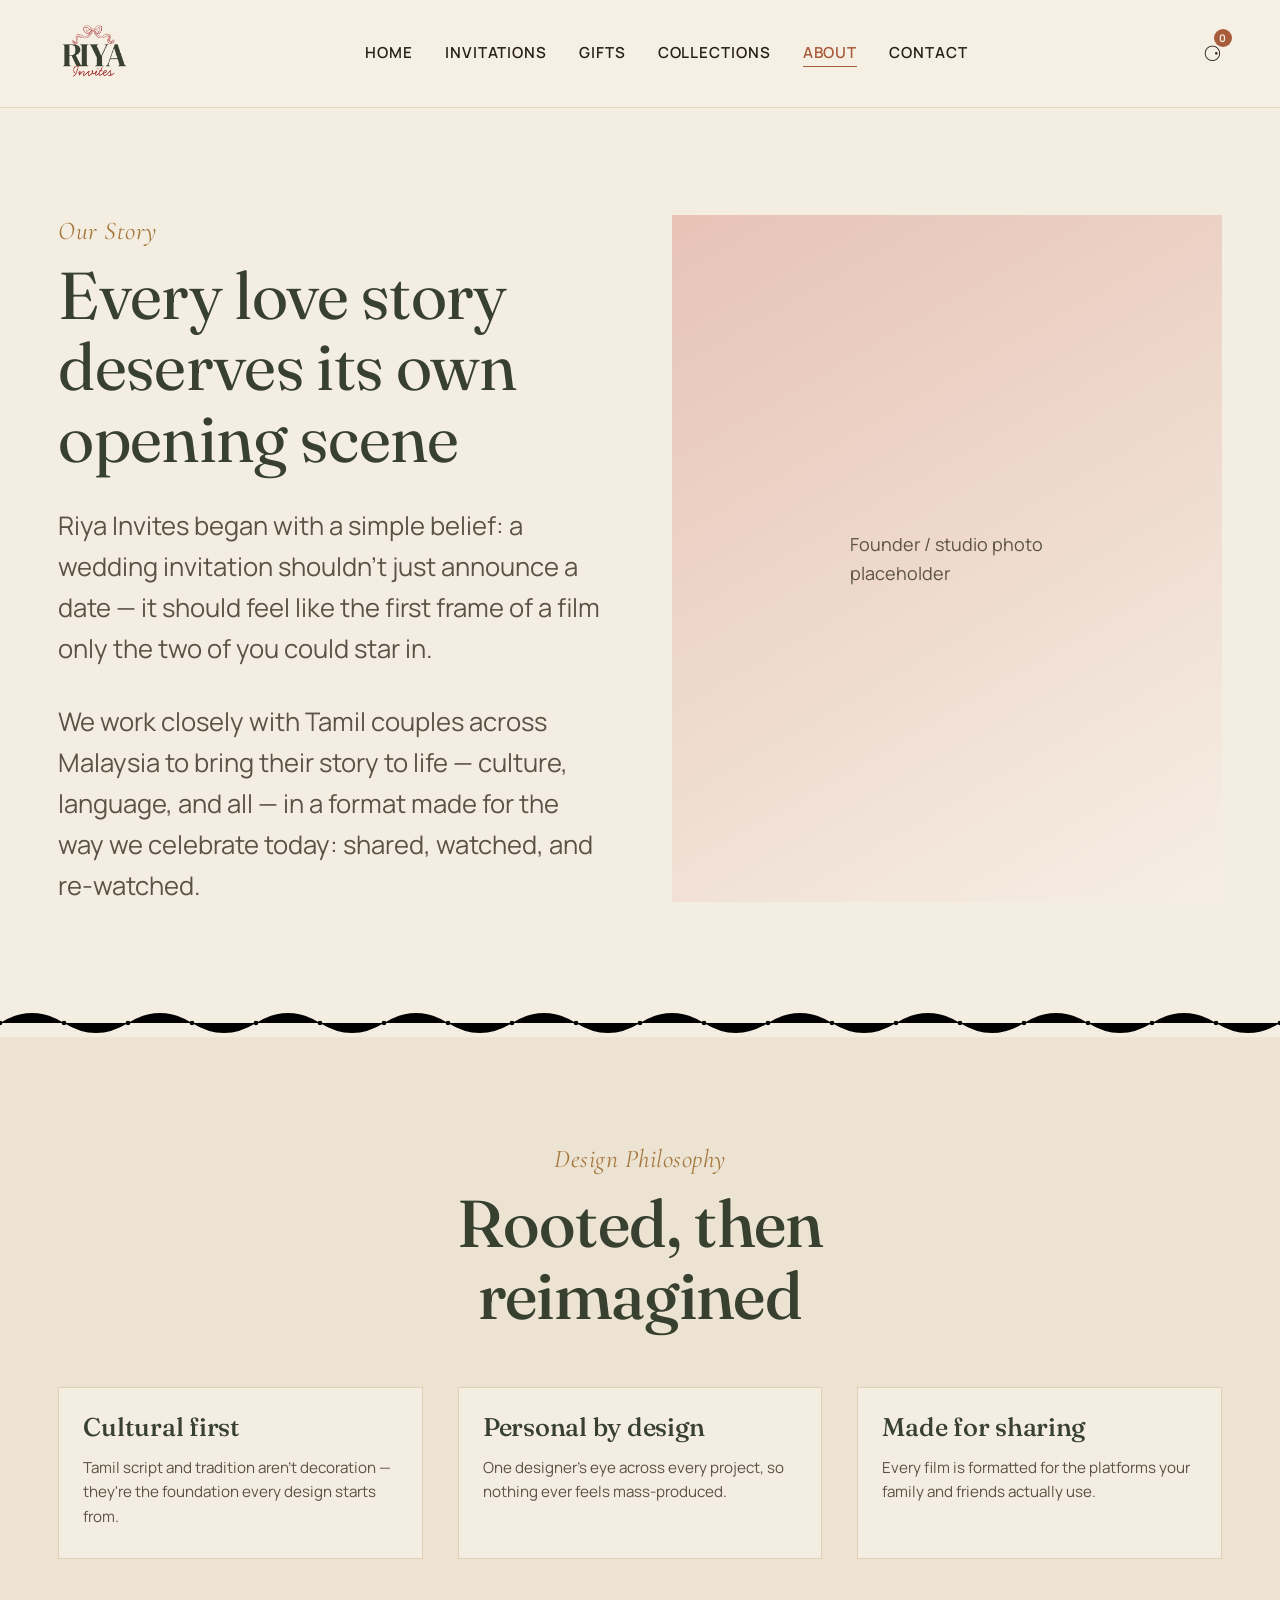
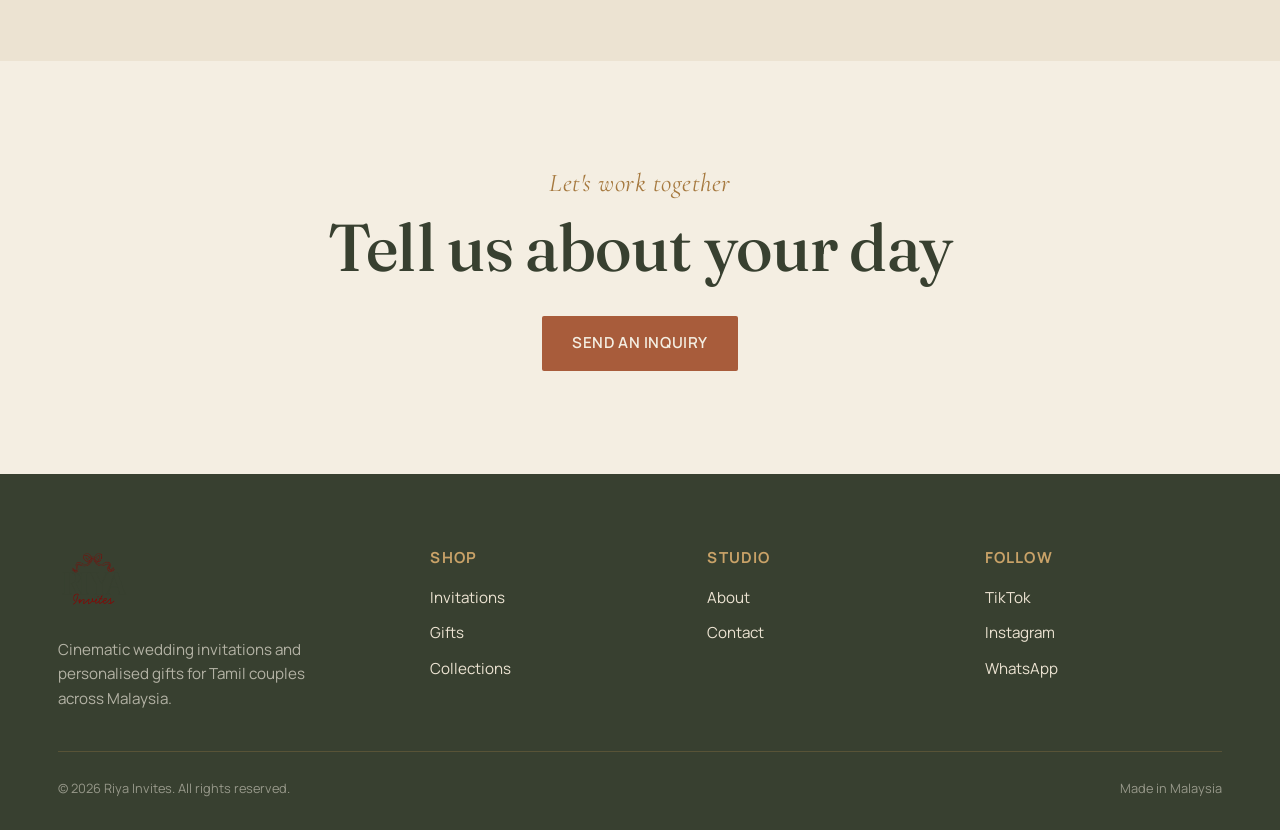
==== commit d71cc2e0: "Add files via upload" ====
--- a/about.html
+++ b/about.html
@@ -35,7 +35,7 @@
       <p class="lede mb-2">Riya Invites began with a simple belief: a wedding invitation shouldn't just announce a date — it should feel like the first frame of a film only the two of you could star in.</p>
       <p class="lede">We work closely with Tamil couples across Malaysia to bring their story to life — culture, language, and all — in a format made for the way we celebrate today: shared, watched, and re-watched.</p>
     </div>
-    <div class="split-media relative">
+    <div class="split-media relative" id="founderPhotoSlot">
       <p class="placeholder-label" style="position:absolute; inset:0; display:flex; align-items:center; justify-content:center; color: var(--ink-soft);">Founder / studio photo<br>placeholder</p>
     </div>
   </div>
@@ -79,7 +79,7 @@
     <div class="footer-grid">
       <div class="footer-brand">
         <span class="logo">Riya <em>Invites</em></span>
-        <p>Cinematic wedding invitations and personalised gifts for Tamil couples across Malaysia.</p>
+        <p id="footerDesc">Cinematic wedding invitations and personalised gifts for Tamil couples across Malaysia.</p>
       </div>
       <div class="footer-col"><h4>Shop</h4><ul>
         <li><a href="invitations.html">Invitations</a></li>
--- a/css/styles.css
+++ b/css/styles.css
@@ -309,7 +309,7 @@
   position: absolute; inset: 0; z-index: 1;
   background: linear-gradient(180deg, rgba(38,32,25,0.35), rgba(38,32,25,0.72));
 }
-.hero-content { position: relative; z-index: 2; max-width: 620px; }
+.hero-content { position: relative; z-index: 2; max-width: 620px; margin-left: 0; margin-right: auto; }
 .hero-content .eyebrow { margin-bottom: 1rem; }
 .hero-content h1 { margin-bottom: 1.4rem; }
 .hero-content .lede { margin-bottom: 2.2rem; }
